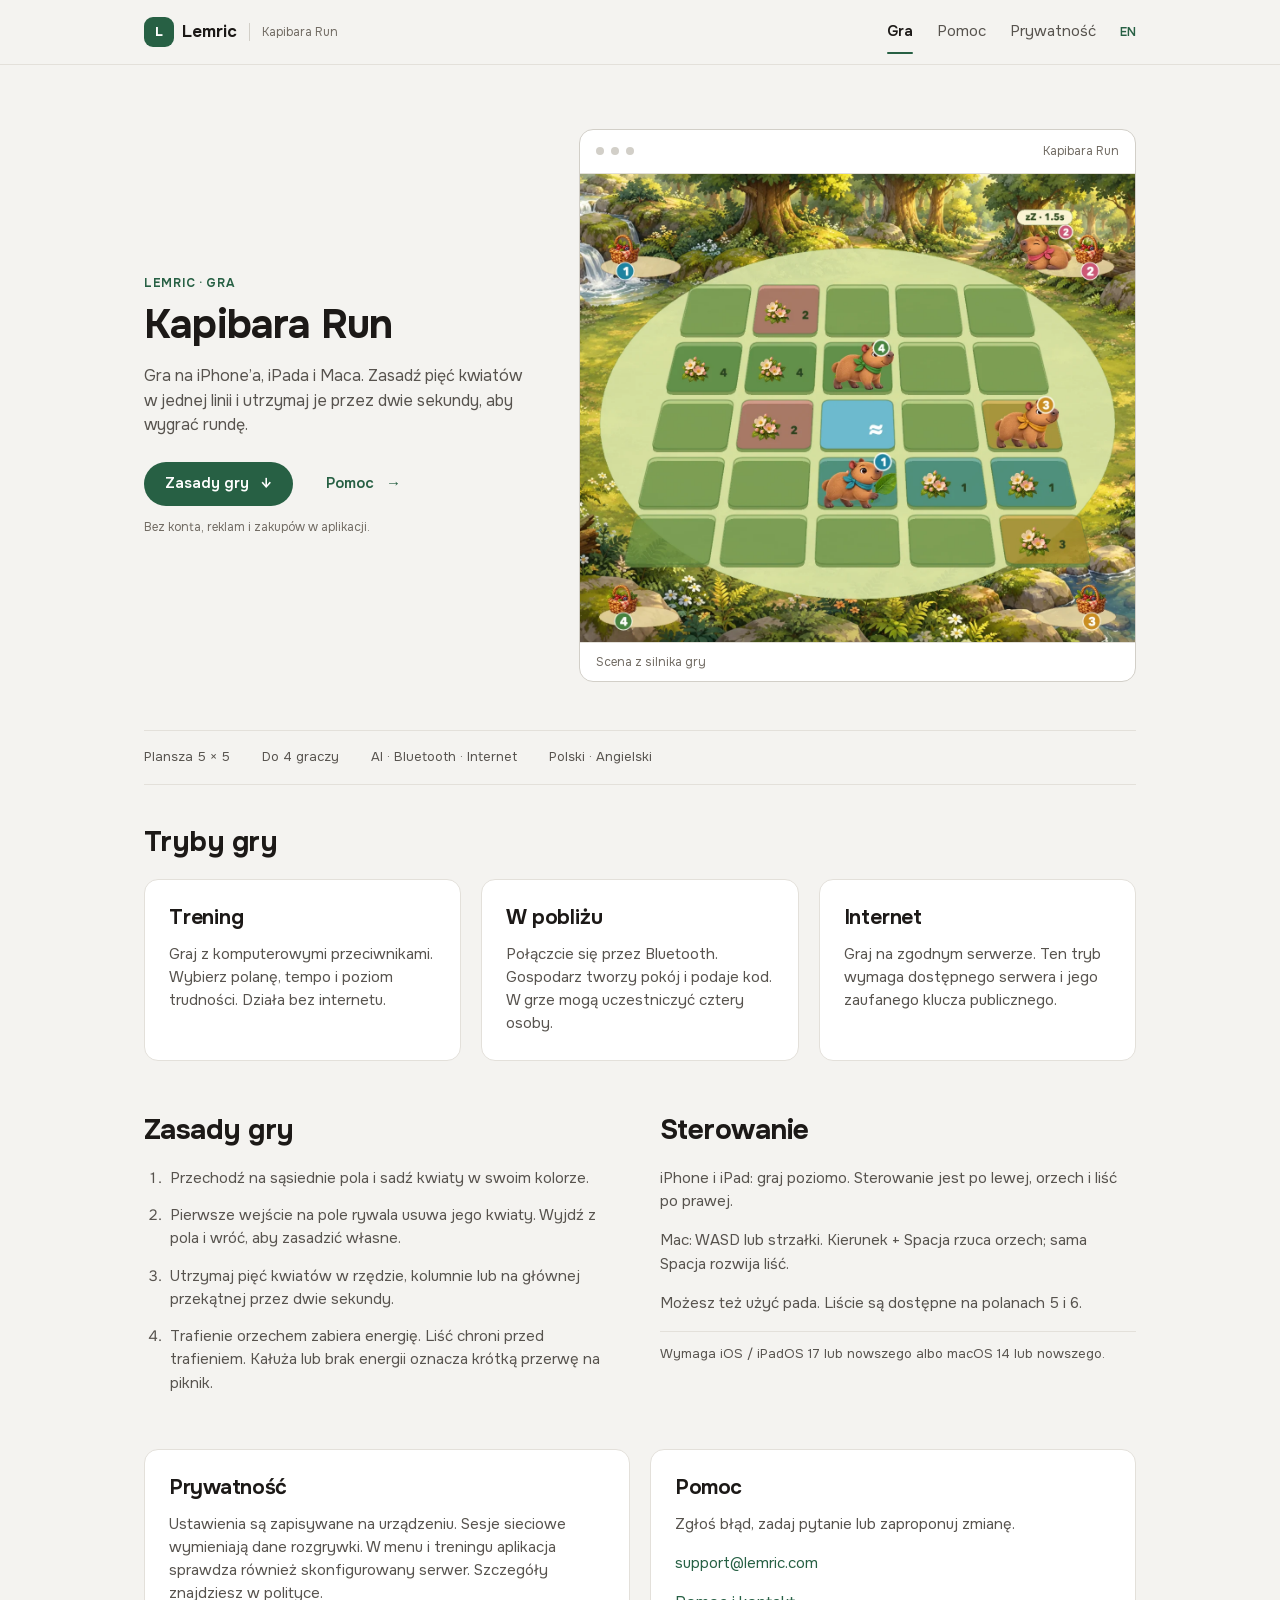
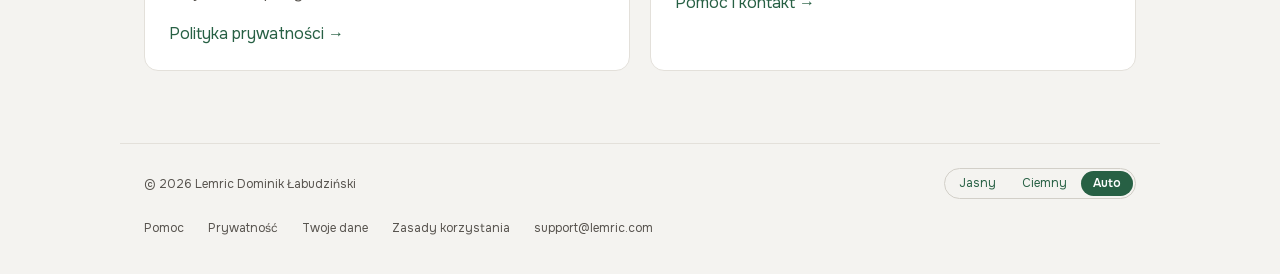
==== index.html @ 9fe1a5b9 "first commit" ====
<!DOCTYPE html>

<html lang="pl">
<head>
<meta charset="utf-8"/>
<meta content="width=device-width, initial-scale=1" name="viewport"/>
<meta content="light dark" name="color-scheme"/>
<meta content="Kapibara Run — gra na iPhone’a, iPada i Maca. Zasady, pomoc i polityka prywatności." name="description"/>
<meta content="strict-origin-when-cross-origin" name="referrer"/>
<meta content="website" property="og:type"/>
<meta content="Kapibara Run · Lemric" property="og:title"/>
<meta content="Kapibara Run — gra na iPhone’a, iPada i Maca. Zasady, pomoc i polityka prywatności." property="og:description"/>
<title>Kapibara Run · Lemric</title>
<link href="assets/icon.png" rel="icon" type="image/png"/>
<link href="assets/style.css" rel="stylesheet"/>
<link href="en/index.html" hreflang="en" rel="alternate"/>
<link as="font" crossorigin="" href="assets/Onest-Latin.woff2" rel="preload" type="font/woff2"/><script src="assets/theme.js"></script></head>
<body>
<a class="skip" href="#main">Przejdź do treści</a>
<header class="masthead"><div class="masthead-inner"><a class="brand" href="index.html"><span aria-hidden="true" class="brand-mark">L</span><span>Lemric</span></a><span class="product-name">Kapibara Run</span><nav aria-label="Nawigacja główna"><a aria-current="page" href="index.html">Gra</a><a href="support.html">Pomoc</a><a href="privacy.html">Prywatność</a><a class="language" href="en/index.html" hreflang="en" lang="en">EN</a></nav></div></header>
<main class="site-main wrap" id="main"><section class="product-hero"><div class="hero-copy"><p class="eyebrow">LEMRIC · GRA</p><h1>Kapibara Run</h1><p class="lead">Gra na iPhone’a, iPada i Maca. Zasadź pięć kwiatów w jednej linii i utrzymaj je przez dwie sekundy, aby wygrać rundę.</p><div class="actions"><a class="button" href="#game">Zasady gry<span aria-hidden="true">↓</span></a><a class="button button-quiet" href="support.html">Pomoc<span aria-hidden="true">→</span></a></div><p class="hero-note">Bez konta, reklam i zakupów w aplikacji.</p></div><figure class="product-preview"><div class="preview-bar"><span aria-hidden="true"></span><span aria-hidden="true"></span><span aria-hidden="true"></span><small>Kapibara Run</small></div><img alt="Plansza pięć na pięć z kapibarami i ścieżkami kwiatów" fetchpriority="high" height="1080" src="assets/board.webp" width="1280"/><figcaption>Scena z silnika gry</figcaption></figure></section>
<ul aria-label="Informacje o grze" class="feature-strip"><li>Plansza 5 × 5</li><li>Do 4 graczy</li><li>AI · Bluetooth · Internet</li><li>Polski · Angielski</li></ul>
<section class="page-section"><h2>Tryby gry</h2><div class="cards-grid"><article class="info-card"><h3>Trening</h3><p>Graj z komputerowymi przeciwnikami. Wybierz polanę, tempo i poziom trudności. Działa bez internetu.</p></article><article class="info-card"><h3>W pobliżu</h3><p>Połączcie się przez Bluetooth. Gospodarz tworzy pokój i podaje kod. W grze mogą uczestniczyć cztery osoby.</p></article><article class="info-card"><h3>Internet</h3><p>Graj na zgodnym serwerze. Ten tryb wymaga dostępnego serwera i jego zaufanego klucza publicznego.</p></article></div></section>
<section class="page-section rules-layout" id="game"><div><h2>Zasady gry</h2><ol class="rules-list"><li>Przechodź na sąsiednie pola i sadź kwiaty w swoim kolorze.</li><li>Pierwsze wejście na pole rywala usuwa jego kwiaty. Wyjdź z pola i wróć, aby zasadzić własne.</li><li>Utrzymaj pięć kwiatów w rzędzie, kolumnie lub na głównej przekątnej przez dwie sekundy.</li><li>Trafienie orzechem zabiera energię. Liść chroni przed trafieniem. Kałuża lub brak energii oznacza krótką przerwę na piknik.</li></ol></div><div><h2>Sterowanie</h2><p>iPhone i iPad: graj poziomo. Sterowanie jest po lewej, orzech i liść po prawej.</p><p>Mac: WASD lub strzałki. Kierunek + Spacja rzuca orzech; sama Spacja rozwija liść.</p><p>Możesz też użyć pada. Liście są dostępne na polanach 5 i 6.</p><p class="requirements">Wymaga iOS / iPadOS 17 lub nowszego albo macOS 14 lub nowszego.</p></div></section>
<section class="page-section details-grid"><article class="info-card"><h2>Prywatność</h2><p>Ustawienia są zapisywane na urządzeniu. Sesje sieciowe wymieniają dane rozgrywki. W menu i treningu aplikacja sprawdza również skonfigurowany serwer. Szczegóły znajdziesz w polityce.</p><a href="privacy.html">Polityka prywatności <span aria-hidden="true">→</span></a></article><article class="info-card"><h2>Pomoc</h2><p>Zgłoś błąd, zadaj pytanie lub zaproponuj zmianę.</p><p><a href="mailto:support@lemric.com">support@lemric.com</a></p><a href="support.html">Pomoc i kontakt <span aria-hidden="true">→</span></a></article></section></main>
<footer class="footer wrap"><div class="footer-top"><p>© 2026 Lemric Dominik Łabudziński</p><div aria-label="Motyw strony" class="theme-switcher" role="group"><button aria-pressed="false" data-theme-choice="light" type="button">Jasny</button><button aria-pressed="false" data-theme-choice="dark" type="button">Ciemny</button><button aria-pressed="true" data-theme-choice="auto" type="button">Auto</button></div></div><nav aria-label="Stopka" class="footer-links"><a href="support.html">Pomoc</a><a href="privacy.html">Prywatność</a><a href="privacy-choices.html">Twoje dane</a><a href="terms.html">Zasady korzystania</a><a href="mailto:support@lemric.com">support@lemric.com</a></nav></footer>
</body>
</html>
---- assets/style.css ----
@charset "UTF-8";
/* Shared Onest typography, dimensions and surfaces from labudzinski.com / lemric.com.
   Kapibara Run uses green accents. All URLs are relative for GitHub Project Pages. */
@font-face {
  font-family: Onest; font-style: normal; font-weight: 100 900; font-display: swap;
  src: url('Onest-LatinExt.woff2') format('woff2');
  unicode-range: U+0100-02BA,U+02BD-02C5,U+02C7-02CC,U+02CE-02D7,U+02DD-02FF,U+0304,U+0308,U+0329,U+1D00-1DBF,U+1E00-1E9F,U+1EF2-1EFF,U+2020,U+20A0-20AB,U+20AD-20C4,U+2113,U+2C60-2C7F,U+A720-A7FF;
}
@font-face {
  font-family: Onest; font-style: normal; font-weight: 100 900; font-display: swap;
  src: url('Onest-Latin.woff2') format('woff2');
  unicode-range: U+0000-00FF,U+0131,U+0152-0153,U+02BB-02BC,U+02C6,U+02DA,U+02DC,U+0304,U+0308,U+0329,U+2000-206F,U+20AC,U+2122,U+2191,U+2193,U+2212,U+2215,U+FEFF,U+FFFD;
}
:root {
  color-scheme: light;
  --font: Onest, 'Segoe UI', 'Helvetica Neue', Helvetica, Arial, sans-serif;
  --surface: #f4f3f0; --surface-raised: #fff; --surface-sunken: #eae8e3;
  --border: #d2cfc8; --border-soft: #e3e0da;
  --text: #1c1917; --text-secondary: #57534e; --text-tertiary: #716b63;
  --accent: #276044; --accent-hover: #1c4b32; --accent-contrast: #fff;
  --accent-tint: rgb(39 96 68 / 8%);
  --segment-fill: #276044; --segment-ink: #fff;
  --radius-sm: 6px; --radius-md: 10px; --radius-lg: 14px; --radius-full: 999px;
  --measure-page: 1040px; --measure-text: 68ch; --nav-height: 64px;
  --space-1: 4px; --space-2: 8px; --space-3: 12px; --space-4: 16px;
  --space-5: 24px; --space-6: 32px; --space-7: 48px; --space-8: 64px;
}
:root[data-theme='dark'] {
  color-scheme: dark;
  --surface: #14181f; --surface-raised: #1c222d; --surface-sunken: #0e1116;
  --border: #2e3642; --border-soft: #232a35;
  --text: #f4f2ee; --text-secondary: #b0aaa2; --text-tertiary: #a59f97;
  --accent: #7ebf97; --accent-hover: #a4d6b6; --accent-contrast: #10251a;
  --accent-tint: rgb(126 191 151 / 10%);
  --segment-fill: #276044; --segment-ink: #fff;
}
@media (prefers-color-scheme: dark) {
  :root:not([data-theme='light']) {
    color-scheme: dark;
    --surface: #14181f; --surface-raised: #1c222d; --surface-sunken: #0e1116;
    --border: #2e3642; --border-soft: #232a35;
    --text: #f4f2ee; --text-secondary: #b0aaa2; --text-tertiary: #a59f97;
    --accent: #7ebf97; --accent-hover: #a4d6b6; --accent-contrast: #10251a;
    --accent-tint: rgb(126 191 151 / 10%);
    --segment-fill: #276044; --segment-ink: #fff;
  }
}
*, *::before, *::after { box-sizing: border-box; }
html { scroll-behavior: smooth; scroll-padding-top: 88px; background: var(--surface); color: var(--text); }
body { margin: 0; font: 400 16px/1.55 var(--font); background: var(--surface); color: var(--text); -webkit-font-smoothing: antialiased; -webkit-text-size-adjust: 100%; }
button { font: inherit; cursor: pointer; }
a { color: var(--accent); text-decoration: none; text-underline-offset: 4px; }
a:hover { color: var(--accent-hover); text-decoration: underline; }
.legal p a, .contact-card p a, .faq p a { text-decoration: underline; }
a:focus-visible, button:focus-visible, summary:focus-visible { outline: 2px solid var(--accent); outline-offset: 4px; }
::selection { background: var(--accent); color: var(--accent-contrast); }
h1, h2, h3 { margin: 0; color: var(--text); text-wrap: pretty; }
h1 { font: 700 40px/1.12 var(--font); letter-spacing: -.02em; }
h2 { font: 700 28px/1.22 var(--font); letter-spacing: -.02em; margin-bottom: 20px; }
h3 { font: 650 21px/1.28 var(--font); letter-spacing: -.01em; margin-bottom: 12px; }
p { margin: 0 0 16px; color: var(--text-secondary); }
img { display: block; max-width: 100%; height: auto; }
.wrap { max-width: var(--measure-page); width: 100%; padding-inline: 24px; margin-inline: auto; }
.site-main { min-height: calc(100dvh - 200px); padding-top: 24px; padding-bottom: 32px; }
.skip { position: fixed; top: -100px; left: 16px; z-index: 100; padding: 12px 16px; border-radius: 6px; background: var(--accent); color: var(--accent-contrast); }
.skip:focus { top: 8px; }
.masthead { position: sticky; top: 0; z-index: 30; background: var(--surface); border-bottom: 1px solid var(--border-soft); }
.masthead-inner { max-width: var(--measure-page); min-height: var(--nav-height); margin: auto; padding: 0 24px; display: flex; align-items: center; gap: 12px; }
.brand { display: inline-flex; align-items: center; gap: 8px; color: var(--text); font: 650 17px/1.35 var(--font); white-space: nowrap; }
.brand:hover { color: var(--text); text-decoration: none; }
.brand-mark { display: grid; place-items: center; width: 30px; height: 30px; border-radius: 9px; background: var(--accent); color: var(--accent-contrast); font-size: 13px; font-weight: 750; }
.product-name { color: var(--text-tertiary); font-size: 12px; padding-left: 12px; border-left: 1px solid var(--border); white-space: nowrap; }
.masthead nav { display: flex; align-items: center; gap: 24px; margin-left: auto; font-size: 15px; }
.masthead nav a { position: relative; display: block; padding: 20px 0; color: var(--text-secondary); }
.masthead nav a:hover { color: var(--text); text-decoration: none; }
.masthead nav a[aria-current='page'] { color: var(--text); font-weight: 600; }
.masthead nav a[aria-current='page']::after { content: ''; position: absolute; left: 0; right: 0; bottom: 10px; height: 2px; border-radius: 2px; background: var(--accent); }
.masthead nav .language { color: var(--accent); font-size: 12px; font-weight: 600; }
.eyebrow { margin: 0 0 12px; color: var(--accent); font: 650 12px/1.35 var(--font); letter-spacing: .06em; text-transform: uppercase; }
.lead { font-size: 16px; line-height: 1.55; max-width: 58ch; }
.product-hero { display: grid; grid-template-columns: minmax(0, .82fr) minmax(0, 1.18fr); align-items: center; gap: 48px; padding: 40px 0 48px; }
.product-hero .lead { margin: 16px 0 24px; }
.actions { display: flex; align-items: center; flex-wrap: wrap; gap: 12px; }
.button { display: inline-flex; align-items: center; justify-content: center; gap: 12px; min-height: 44px; padding: 10px 20px; border: 1px solid transparent; border-radius: var(--radius-full); background: var(--accent); color: var(--accent-contrast); font: 590 15px/1.45 var(--font); overflow-wrap: anywhere; }
.button:hover { background: var(--accent-hover); color: var(--accent-contrast); text-decoration: none; }
.button-quiet { background: transparent; color: var(--accent); }
.button-quiet:hover { background: var(--accent-tint); color: var(--accent); }
.hero-note { margin: 12px 0 0; color: var(--text-tertiary); font-size: 12px; }
.product-preview { margin: 0; overflow: hidden; border: 1px solid var(--border); border-radius: var(--radius-lg); background: var(--surface-raised); }
.preview-bar { display: flex; align-items: center; gap: 7px; padding: 12px 16px; border-bottom: 1px solid var(--border-soft); }
.preview-bar>span { width: 8px; height: 8px; border-radius: 50%; background: var(--border); }
.preview-bar small { margin-left: auto; color: var(--text-tertiary); font-size: 12px; }
.product-preview img { width: 100%; }
.product-preview figcaption { padding: 10px 16px; color: var(--text-tertiary); font-size: 12px; border-top: 1px solid var(--border-soft); }
.feature-strip { display: flex; flex-wrap: wrap; gap: 12px 32px; list-style: none; margin: 0 0 40px; padding: 16px 0; border-block: 1px solid var(--border-soft); color: var(--text-secondary); font-size: 13px; }
.page-section { margin-bottom: 40px; }
.cards-grid { display: grid; grid-template-columns: repeat(3, minmax(0, 1fr)); gap: 20px; }
.info-card { padding: 24px; background: var(--surface-raised); border: 1px solid var(--border-soft); border-radius: var(--radius-lg); min-width: 0; }
.info-card p { font-size: 15px; }
.info-card p:last-child { margin: 0; }
.info-card h2 { font: 650 21px/1.28 var(--font); margin-bottom: 12px; }
.rules-layout { display: grid; grid-template-columns: minmax(0, 1fr) minmax(0, 1fr); gap: 40px; padding-top: 12px; }
.rules-layout p, .rules-list { color: var(--text-secondary); font-size: 15px; }
.rules-list { margin: 0; padding-left: 22px; }
.rules-list li { padding: 0 0 14px 4px; }
.requirements { color: var(--text-tertiary); font-size: 13px !important; padding-top: 12px; border-top: 1px solid var(--border-soft); }
.details-grid { display: grid; grid-template-columns: 1fr 1fr; gap: 20px; }
.page-heading { padding: 12px 0 28px; }
.page-heading h1 { font-size: 36px; margin-bottom: 12px; }
.page-heading .lead { margin-bottom: 12px; }
.page-heading>.eyebrow { margin-bottom: 8px; }
.updated { color: var(--text-tertiary); font-size: 12px; margin: 0; }
.support-layout { display: grid; grid-template-columns: minmax(0, 1.2fr) minmax(0, 1fr); gap: 32px; align-items: start; margin-bottom: 32px; }
.contact-card { background: var(--surface-raised); border: 1px solid var(--border-soft); border-radius: var(--radius-lg); padding: 24px; }
.contact-card h2, .report-tips h2 { font-size: 21px; font-weight: 650; margin-bottom: 16px; }
.contact-card p, .report-tips ul { font-size: 15px; }
.contact-card .button { margin-bottom: 20px; max-width: 100%; }
.contact-card .fine { font-size: 12px; margin-bottom: 0; }
.report-tips { padding: 24px 0; }
.report-tips ul { padding-left: 20px; margin: 0; color: var(--text-secondary); }
.report-tips li { margin-bottom: 8px; }
.faq { max-width: 760px; margin: 0 0 24px; }
.faq>.eyebrow { display: none; }
.faq details { padding: 16px 0; border-bottom: 1px solid var(--border-soft); }
.faq summary { cursor: pointer; font-weight: 590; font-size: 15px; }
.faq details p { font-size: 15px; margin: 12px 0 0; }
.faq>p { margin-top: 24px; }
.legal-layout { display: grid; grid-template-columns: 224px minmax(0, 1fr); gap: 40px; align-items: start; }
.contents { position: sticky; top: 88px; border-left: 1px solid var(--border); padding-left: 20px; }
.contents .eyebrow { font-size: 11px; }
.contents ol { padding-left: 18px; margin: 0; font-size: 12px; color: var(--text-secondary); }
.contents li { padding-block: 4px; }
.contents a { color: var(--text-secondary); }
.contents a:hover { color: var(--accent); }
.legal { min-width: 0; padding-bottom: 24px; overflow-wrap: anywhere; }
.legal.narrow { max-width: 760px; }
.legal section { border-bottom: 1px solid var(--border-soft); padding-bottom: 16px; margin-bottom: 24px; }
.legal h2 { font-size: 21px; line-height: 1.28; font-weight: 650; margin-bottom: 16px; }
.legal h2 span { color: var(--text-tertiary); font-weight: 400; font-size: 13px; margin-right: 8px; }
.legal p { font-size: 15px; line-height: 1.7; }
.legal-contact { background: var(--surface-raised); padding: 24px; border: 1px solid var(--border-soft); border-radius: var(--radius-lg); }
.legal-contact .button { max-width: 100%; }
.legal-contact p:last-child { margin-top: 16px; margin-bottom: 0; }
.footer { border-top: 1px solid var(--border-soft); padding-block: 24px 32px; font-size: 12px; color: var(--text-secondary); }
.footer-top { display: flex; align-items: center; justify-content: space-between; flex-wrap: wrap; gap: 16px; }
.footer-top p { margin: 0; }
.footer-links { display: flex; align-items: center; flex-wrap: wrap; gap: 8px 24px; margin-top: 16px; }
.footer-links a { color: var(--text-secondary); padding-block: 4px; }
.footer-links a:hover { color: var(--accent); }
.theme-switcher { display: none; align-items: center; gap: 2px; padding: 2px; border: 1px solid var(--border); border-radius: var(--radius-full); }
.js .theme-switcher { display: inline-flex; }
.theme-switcher button { padding: 4px 12px; border: 0; border-radius: var(--radius-full); color: var(--accent); background: transparent; font: 400 12px/1.4 var(--font); }
.theme-switcher button:hover { background: var(--accent-tint); }
.theme-switcher button[aria-pressed='true'] { color: var(--segment-ink); background: var(--segment-fill); font-weight: 590; }
@media (max-width: 760px) {
  .product-hero { gap: 24px; grid-template-columns: 1fr; padding: 16px 0 28px; }
  .product-hero h1 { font-size: 36px; }
  .cards-grid { grid-template-columns: 1fr; gap: 16px; }
  .rules-layout { gap: 24px; }
  .legal-layout { grid-template-columns: 1fr; gap: 24px; }
  .contents { position: static; border: 1px solid var(--border-soft); border-radius: var(--radius-md); padding: 20px; }
  .contents ol { columns: 2; column-gap: 24px; }
  .contents li { break-inside: avoid; }
}
@media (max-width: 560px) {
  html { scroll-padding-top: 128px; }
  .wrap, .masthead-inner { padding-inline: 16px; }
  .masthead-inner { flex-wrap: wrap; gap: 0 12px; padding-top: 12px; }
  .masthead nav { width: 100%; justify-content: space-between; margin-left: 0; gap: 16px; }
  .masthead nav a { padding: 14px 0; font-size: 13px; }
  .masthead nav a[aria-current='page']::after { bottom: 6px; }
  .product-name { font-size: 11px; }
  .site-main { padding-top: 16px; }
  h1, .page-heading h1, .product-hero h1 { font-size: 28px; }
  h2 { font-size: 24px; }
  .feature-strip { gap: 8px 24px; margin-bottom: 28px; font-size: 12px; }
  .info-card, .contact-card, .legal-contact { padding: 20px; }
  .rules-layout, .details-grid, .support-layout { grid-template-columns: 1fr; gap: 24px; }
  .report-tips { padding-block: 0; }
  .contents ol { columns: 1; }
  .footer-top { flex-direction: column; align-items: flex-start; }
  .footer-links { gap: 8px 20px; }
  .page-section { margin-bottom: 32px; }
}
@media (prefers-reduced-motion: reduce) { html { scroll-behavior: auto; } }
@media print {
  :root, :root[data-theme], :root:not([data-theme='light']) { color-scheme: light; --surface: #fff; --text: #111; --text-secondary: #333; --text-tertiary: #444; --accent: #276044; --surface-raised: #fff; --border-soft: #ddd; }
  .masthead, .footer, .contents, .skip, .actions { display: none; }
  .site-main { max-width: none; min-height: 0; }
  .legal-layout, .product-hero { display: block; }
  .product-preview { max-width: 400px; }
  .button { background: transparent; color: #111; border-color: #777; }
}
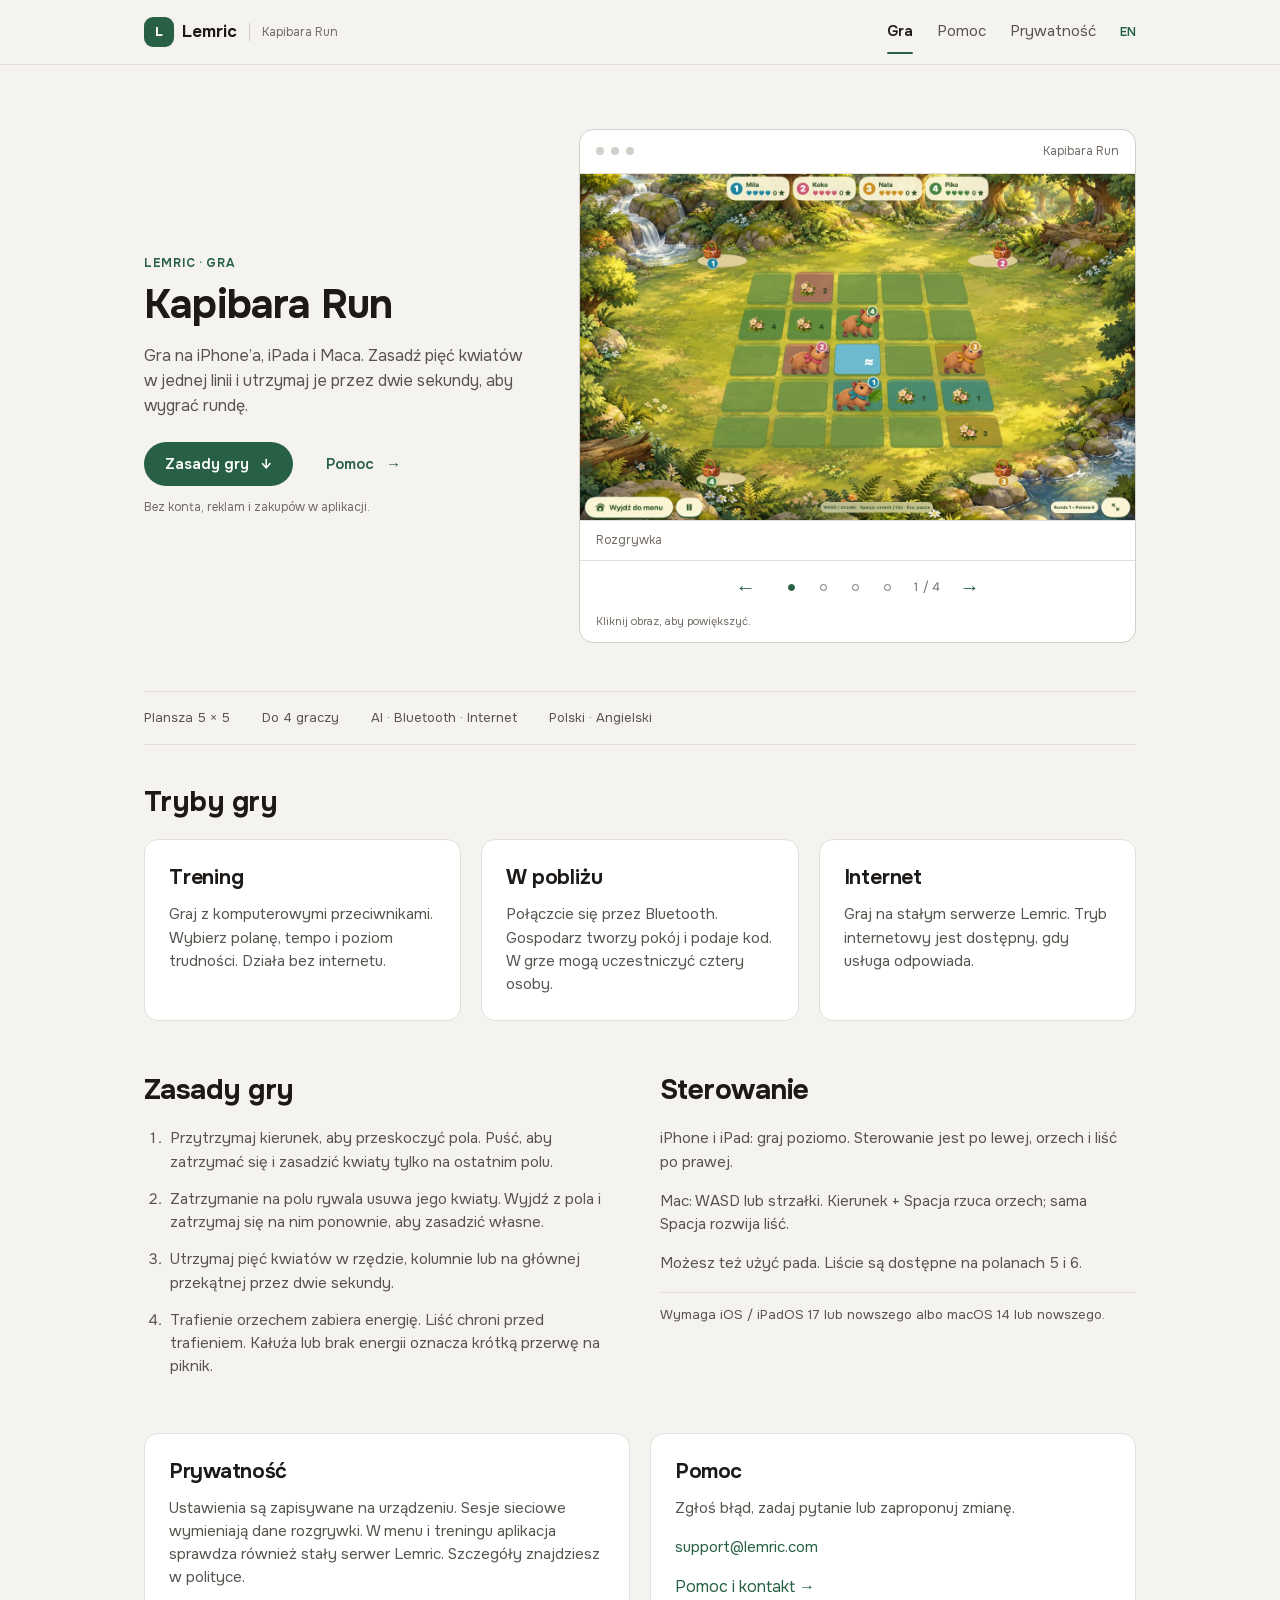
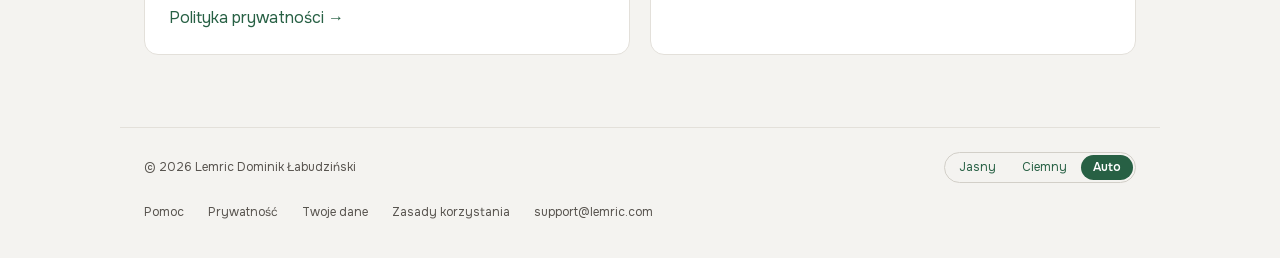
==== commit 6b105a83: "fx" ====
--- a/index.html
+++ b/index.html
@@ -18,11 +18,29 @@
 <body>
 <a class="skip" href="#main">Przejdź do treści</a>
 <header class="masthead"><div class="masthead-inner"><a class="brand" href="index.html"><span aria-hidden="true" class="brand-mark">L</span><span>Lemric</span></a><span class="product-name">Kapibara Run</span><nav aria-label="Nawigacja główna"><a aria-current="page" href="index.html">Gra</a><a href="support.html">Pomoc</a><a href="privacy.html">Prywatność</a><a class="language" href="en/index.html" hreflang="en" lang="en">EN</a></nav></div></header>
-<main class="site-main wrap" id="main"><section class="product-hero"><div class="hero-copy"><p class="eyebrow">LEMRIC · GRA</p><h1>Kapibara Run</h1><p class="lead">Gra na iPhone’a, iPada i Maca. Zasadź pięć kwiatów w jednej linii i utrzymaj je przez dwie sekundy, aby wygrać rundę.</p><div class="actions"><a class="button" href="#game">Zasady gry<span aria-hidden="true">↓</span></a><a class="button button-quiet" href="support.html">Pomoc<span aria-hidden="true">→</span></a></div><p class="hero-note">Bez konta, reklam i zakupów w aplikacji.</p></div><figure class="product-preview"><div class="preview-bar"><span aria-hidden="true"></span><span aria-hidden="true"></span><span aria-hidden="true"></span><small>Kapibara Run</small></div><img alt="Plansza pięć na pięć z kapibarami i ścieżkami kwiatów" fetchpriority="high" height="1080" src="assets/board.webp" width="1280"/><figcaption>Scena z silnika gry</figcaption></figure></section>
+<main class="site-main wrap" id="main"><section class="product-hero"><div class="hero-copy"><p class="eyebrow">LEMRIC · GRA</p><h1>Kapibara Run</h1><p class="lead">Gra na iPhone’a, iPada i Maca. Zasadź pięć kwiatów w jednej linii i utrzymaj je przez dwie sekundy, aby wygrać rundę.</p><div class="actions"><a class="button" href="#game">Zasady gry<span aria-hidden="true">↓</span></a><a class="button button-quiet" href="support.html">Pomoc<span aria-hidden="true">→</span></a></div><p class="hero-note">Bez konta, reklam i zakupów w aplikacji.</p></div><section class="product-preview screenshot-carousel" data-carousel="" aria-label="Ekrany gry" aria-roledescription="karuzela">
+<div class="preview-bar"><span aria-hidden="true"></span><span aria-hidden="true"></span><span aria-hidden="true"></span><small>Kapibara Run</small></div>
+<div class="carousel-track" tabindex="0" aria-label="Zrzuty ekranu — przesuń lub użyj strzałek">
+<figure class="carousel-slide" role="group" aria-roledescription="slajd" aria-label="1 z 4: Rozgrywka"><a href="assets/screenshots/pl/game.webp" aria-label="Powiększ: Rozgrywka"><img src="assets/screenshots/pl/game.webp" width="1280" height="800" alt="Plansza z czterema kapibarami, kwiatami i licznikiem energii" fetchpriority="high"/></a><figcaption>Rozgrywka</figcaption></figure>
+<figure class="carousel-slide" role="group" aria-roledescription="slajd" aria-label="2 z 4: Menu główne"><a href="assets/screenshots/pl/menu.webp" aria-label="Powiększ: Menu główne"><img src="assets/screenshots/pl/menu.webp" width="1280" height="800" alt="Menu Kapibara Run z wyborem gry i ustawień" loading="lazy"/></a><figcaption>Menu główne</figcaption></figure>
+<figure class="carousel-slide" role="group" aria-roledescription="slajd" aria-label="3 z 4: Wygrana runda"><a href="assets/screenshots/pl/win.webp" aria-label="Powiększ: Wygrana runda"><img src="assets/screenshots/pl/win.webp" width="1280" height="800" alt="Okno wygranej Mili po ułożeniu pięciu kwiatów w jednej linii" loading="lazy"/></a><figcaption>Wygrana runda</figcaption></figure>
+<figure class="carousel-slide" role="group" aria-roledescription="slajd" aria-label="4 z 4: Pauza"><a href="assets/screenshots/pl/pause.webp" aria-label="Powiększ: Pauza"><img src="assets/screenshots/pl/pause.webp" width="1280" height="800" alt="Wstrzymana rozgrywka z przyciskami powrotu do gry i menu" loading="lazy"/></a><figcaption>Pauza</figcaption></figure>
+</div>
+<div class="carousel-controls"><button type="button" data-previous="" aria-label="Poprzedni ekran"><span aria-hidden="true">←</span></button><div class="carousel-dots" role="group" aria-label="Wybierz ekran">
+<button type="button" data-slide="0" aria-label="Rozgrywka" aria-pressed="true"><span aria-hidden="true"></span></button>
+<button type="button" data-slide="1" aria-label="Menu główne" aria-pressed="false"><span aria-hidden="true"></span></button>
+<button type="button" data-slide="2" aria-label="Wygrana runda" aria-pressed="false"><span aria-hidden="true"></span></button>
+<button type="button" data-slide="3" aria-label="Pauza" aria-pressed="false"><span aria-hidden="true"></span></button>
+</div><span class="carousel-count" aria-live="polite" aria-atomic="true">1 / 4</span><button type="button" data-next="" aria-label="Następny ekran"><span aria-hidden="true">→</span></button></div>
+<p class="carousel-hint">Kliknij obraz, aby powiększyć.</p>
+<dialog class="screenshot-dialog" aria-label="Powiększony ekran gry"><div class="dialog-content"><button class="dialog-close" type="button" autofocus="">Zamknij <span aria-hidden="true">×</span></button><figure><img src="assets/screenshots/pl/game.webp" width="1280" height="800" alt="Plansza z czterema kapibarami, kwiatami i licznikiem energii" loading="lazy"/><figcaption>Rozgrywka</figcaption></figure></div></dialog>
+</section></section>
 <ul aria-label="Informacje o grze" class="feature-strip"><li>Plansza 5 × 5</li><li>Do 4 graczy</li><li>AI · Bluetooth · Internet</li><li>Polski · Angielski</li></ul>
-<section class="page-section"><h2>Tryby gry</h2><div class="cards-grid"><article class="info-card"><h3>Trening</h3><p>Graj z komputerowymi przeciwnikami. Wybierz polanę, tempo i poziom trudności. Działa bez internetu.</p></article><article class="info-card"><h3>W pobliżu</h3><p>Połączcie się przez Bluetooth. Gospodarz tworzy pokój i podaje kod. W grze mogą uczestniczyć cztery osoby.</p></article><article class="info-card"><h3>Internet</h3><p>Graj na zgodnym serwerze. Ten tryb wymaga dostępnego serwera i jego zaufanego klucza publicznego.</p></article></div></section>
-<section class="page-section rules-layout" id="game"><div><h2>Zasady gry</h2><ol class="rules-list"><li>Przechodź na sąsiednie pola i sadź kwiaty w swoim kolorze.</li><li>Pierwsze wejście na pole rywala usuwa jego kwiaty. Wyjdź z pola i wróć, aby zasadzić własne.</li><li>Utrzymaj pięć kwiatów w rzędzie, kolumnie lub na głównej przekątnej przez dwie sekundy.</li><li>Trafienie orzechem zabiera energię. Liść chroni przed trafieniem. Kałuża lub brak energii oznacza krótką przerwę na piknik.</li></ol></div><div><h2>Sterowanie</h2><p>iPhone i iPad: graj poziomo. Sterowanie jest po lewej, orzech i liść po prawej.</p><p>Mac: WASD lub strzałki. Kierunek + Spacja rzuca orzech; sama Spacja rozwija liść.</p><p>Możesz też użyć pada. Liście są dostępne na polanach 5 i 6.</p><p class="requirements">Wymaga iOS / iPadOS 17 lub nowszego albo macOS 14 lub nowszego.</p></div></section>
-<section class="page-section details-grid"><article class="info-card"><h2>Prywatność</h2><p>Ustawienia są zapisywane na urządzeniu. Sesje sieciowe wymieniają dane rozgrywki. W menu i treningu aplikacja sprawdza również skonfigurowany serwer. Szczegóły znajdziesz w polityce.</p><a href="privacy.html">Polityka prywatności <span aria-hidden="true">→</span></a></article><article class="info-card"><h2>Pomoc</h2><p>Zgłoś błąd, zadaj pytanie lub zaproponuj zmianę.</p><p><a href="mailto:support@lemric.com">support@lemric.com</a></p><a href="support.html">Pomoc i kontakt <span aria-hidden="true">→</span></a></article></section></main>
+<section class="page-section"><h2>Tryby gry</h2><div class="cards-grid"><article class="info-card"><h3>Trening</h3><p>Graj z komputerowymi przeciwnikami. Wybierz polanę, tempo i poziom trudności. Działa bez internetu.</p></article><article class="info-card"><h3>W pobliżu</h3><p>Połączcie się przez Bluetooth. Gospodarz tworzy pokój i podaje kod. W grze mogą uczestniczyć cztery osoby.</p></article><article class="info-card"><h3>Internet</h3><p>Graj na stałym serwerze Lemric. Tryb internetowy jest dostępny, gdy usługa odpowiada.</p></article></div></section>
+<section class="page-section rules-layout" id="game"><div><h2>Zasady gry</h2><ol class="rules-list"><li>Przytrzymaj kierunek, aby przeskoczyć pola. Puść, aby zatrzymać się i zasadzić kwiaty tylko na ostatnim polu.</li><li>Zatrzymanie na polu rywala usuwa jego kwiaty. Wyjdź z pola i zatrzymaj się na nim ponownie, aby zasadzić własne.</li><li>Utrzymaj pięć kwiatów w rzędzie, kolumnie lub na głównej przekątnej przez dwie sekundy.</li><li>Trafienie orzechem zabiera energię. Liść chroni przed trafieniem. Kałuża lub brak energii oznacza krótką przerwę na piknik.</li></ol></div><div><h2>Sterowanie</h2><p>iPhone i iPad: graj poziomo. Sterowanie jest po lewej, orzech i liść po prawej.</p><p>Mac: WASD lub strzałki. Kierunek + Spacja rzuca orzech; sama Spacja rozwija liść.</p><p>Możesz też użyć pada. Liście są dostępne na polanach 5 i 6.</p><p class="requirements">Wymaga iOS / iPadOS 17 lub nowszego albo macOS 14 lub nowszego.</p></div></section>
+<section class="page-section details-grid"><article class="info-card"><h2>Prywatność</h2><p>Ustawienia są zapisywane na urządzeniu. Sesje sieciowe wymieniają dane rozgrywki. W menu i treningu aplikacja sprawdza również stały serwer Lemric. Szczegóły znajdziesz w polityce.</p><a href="privacy.html">Polityka prywatności <span aria-hidden="true">→</span></a></article><article class="info-card"><h2>Pomoc</h2><p>Zgłoś błąd, zadaj pytanie lub zaproponuj zmianę.</p><p><a href="mailto:support@lemric.com">support@lemric.com</a></p><a href="support.html">Pomoc i kontakt <span aria-hidden="true">→</span></a></article></section></main>
 <footer class="footer wrap"><div class="footer-top"><p>© 2026 Lemric Dominik Łabudziński</p><div aria-label="Motyw strony" class="theme-switcher" role="group"><button aria-pressed="false" data-theme-choice="light" type="button">Jasny</button><button aria-pressed="false" data-theme-choice="dark" type="button">Ciemny</button><button aria-pressed="true" data-theme-choice="auto" type="button">Auto</button></div></div><nav aria-label="Stopka" class="footer-links"><a href="support.html">Pomoc</a><a href="privacy.html">Prywatność</a><a href="privacy-choices.html">Twoje dane</a><a href="terms.html">Zasady korzystania</a><a href="mailto:support@lemric.com">support@lemric.com</a></nav></footer>
+<script src="assets/carousel.js"></script>
 </body>
 </html>
+
--- a/assets/style.css
+++ b/assets/style.css
@@ -90,8 +90,33 @@
 .preview-bar { display: flex; align-items: center; gap: 7px; padding: 12px 16px; border-bottom: 1px solid var(--border-soft); }
 .preview-bar>span { width: 8px; height: 8px; border-radius: 50%; background: var(--border); }
 .preview-bar small { margin-left: auto; color: var(--text-tertiary); font-size: 12px; }
-.product-preview img { width: 100%; }
+.product-preview img { width: 100%; background: url('forest.webp') center / cover; }
 .product-preview figcaption { padding: 10px 16px; color: var(--text-tertiary); font-size: 12px; border-top: 1px solid var(--border-soft); }
+.screenshot-carousel { min-width: 0; }
+.carousel-track { position: relative; display: flex; overflow-x: auto; scroll-snap-type: x mandatory; overscroll-behavior-x: contain; }
+.carousel-track:focus-visible { outline: 2px solid var(--accent); outline-offset: -2px; }
+.carousel-slide { flex: 0 0 100%; min-width: 0; margin: 0; scroll-snap-align: start; }
+.carousel-slide a { display: block; cursor: zoom-in; }
+.carousel-slide a:focus-visible { outline-offset: -3px; }
+.screenshot-carousel img { aspect-ratio: 8 / 5; object-fit: contain; background: none; }
+.carousel-controls { display: none; align-items: center; justify-content: center; gap: 8px; padding: 4px 12px; border-top: 1px solid var(--border-soft); }
+[data-carousel-ready] .carousel-controls { display: flex; }
+.carousel-controls button { display: grid; place-items: center; width: 44px; height: 44px; border: 0; border-radius: var(--radius-sm); background: transparent; color: var(--accent); font-size: 20px; }
+.carousel-controls button:hover { background: var(--accent-tint); }
+.carousel-dots { display: flex; }
+.carousel-dots button { width: 32px; }
+.carousel-dots span { width: 7px; height: 7px; border-radius: 50%; border: 1px solid var(--text-tertiary); }
+.carousel-dots [aria-pressed='true'] span { background: var(--accent); border-color: var(--accent); }
+.carousel-count { color: var(--text-tertiary); font-size: 12px; font-variant-numeric: tabular-nums; white-space: nowrap; }
+.carousel-hint { margin: 0; padding: 0 16px 12px; font-size: 11px; color: var(--text-tertiary); }
+.screenshot-dialog { padding: 0; border: 1px solid var(--border); border-radius: var(--radius-lg); max-width: min(1280px, calc(100vw - 24px)); width: 1280px; max-height: calc(100dvh - 24px); color: var(--text); background: var(--surface-raised); }
+.screenshot-dialog::backdrop { background: rgb(0 0 0 / 78%); }
+.dialog-content { padding: 12px; }
+.dialog-close { display: flex; align-items: center; gap: 12px; margin: 0 0 12px auto; min-height: 44px; padding: 8px 16px; border: 1px solid var(--border); border-radius: var(--radius-full); background: var(--surface-raised); color: var(--accent); font-size: 13px; }
+.dialog-close:hover { background: var(--accent-tint); }
+.screenshot-dialog figure { margin: 0; }
+.screenshot-dialog img { width: 100%; max-height: calc(100dvh - 150px); }
+.screenshot-dialog figcaption { text-align: center; border: 0; padding-bottom: 0; }
 .feature-strip { display: flex; flex-wrap: wrap; gap: 12px 32px; list-style: none; margin: 0 0 40px; padding: 16px 0; border-block: 1px solid var(--border-soft); color: var(--text-secondary); font-size: 13px; }
 .page-section { margin-bottom: 40px; }
 .cards-grid { display: grid; grid-template-columns: repeat(3, minmax(0, 1fr)); gap: 20px; }
@@ -189,5 +214,6 @@
   .site-main { max-width: none; min-height: 0; }
   .legal-layout, .product-hero { display: block; }
   .product-preview { max-width: 400px; }
+  .carousel-controls, .carousel-hint, .screenshot-dialog { display: none !important; }
   .button { background: transparent; color: #111; border-color: #777; }
 }
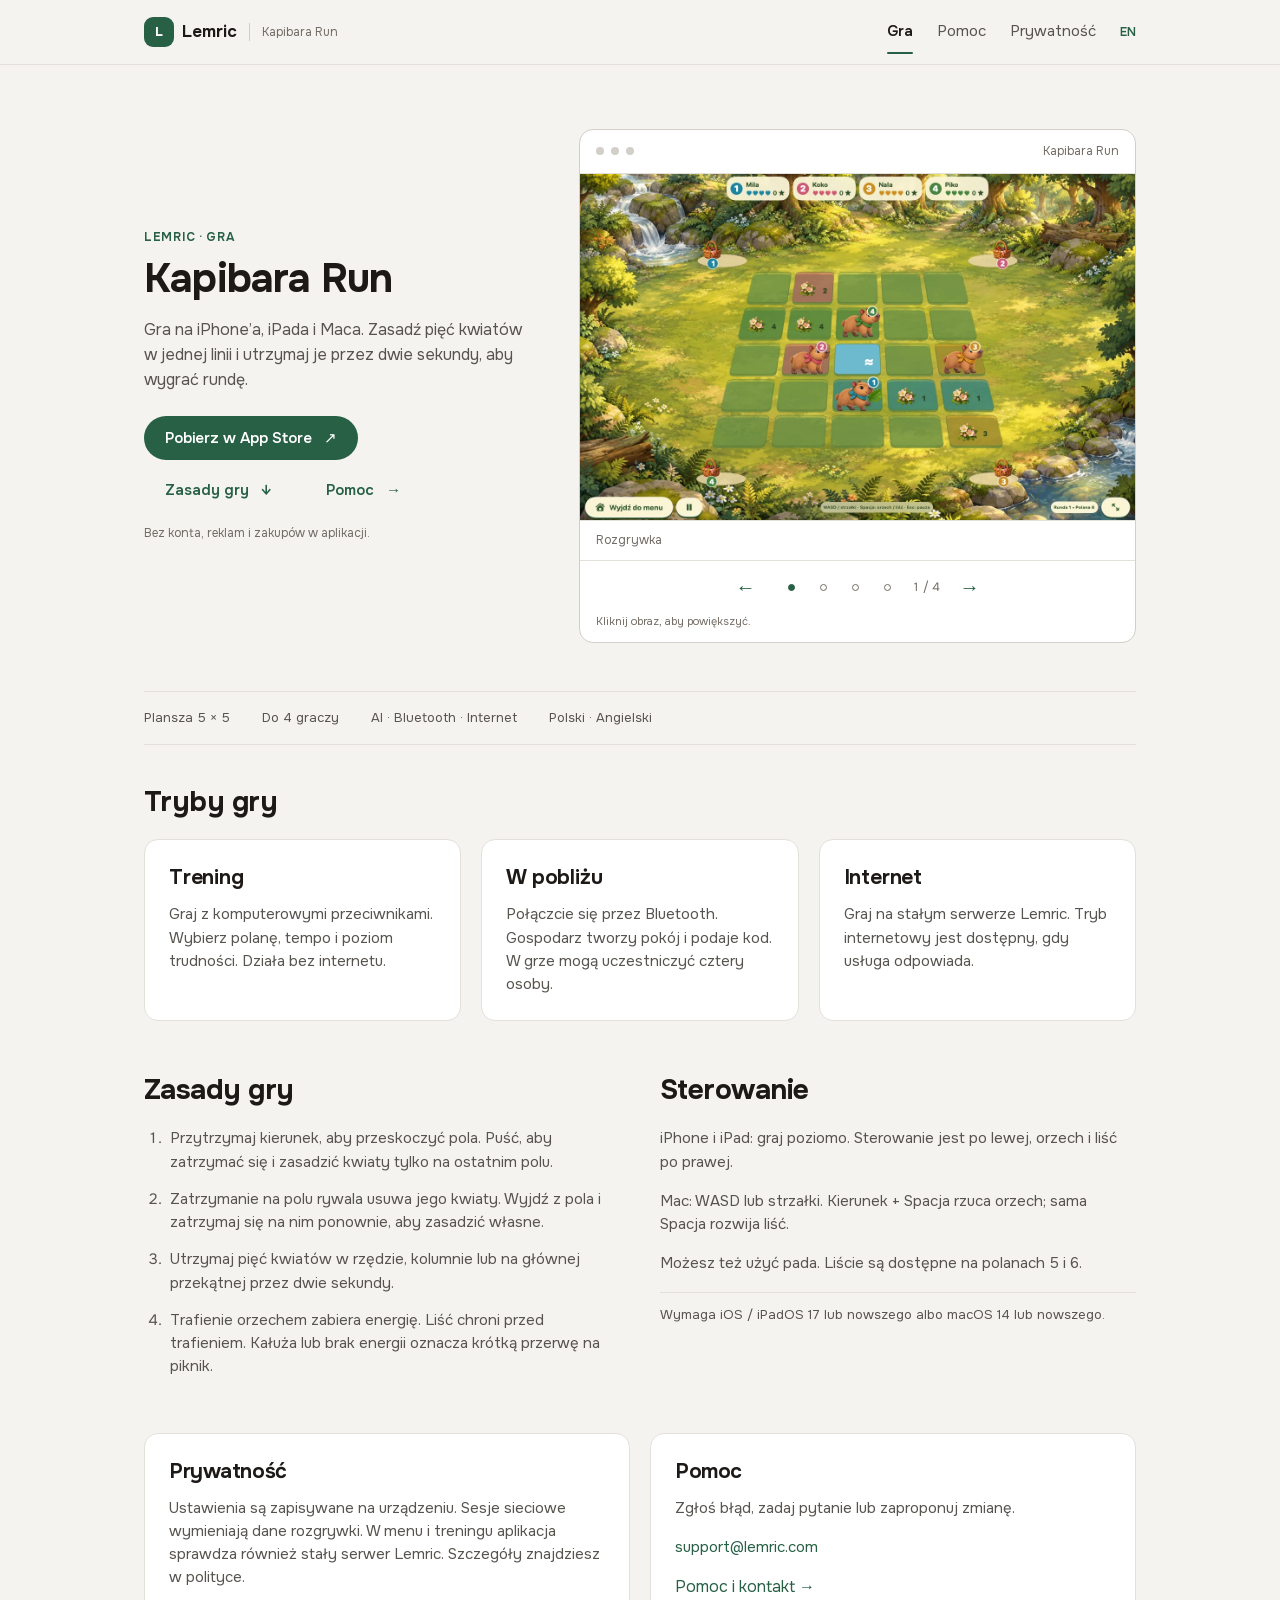
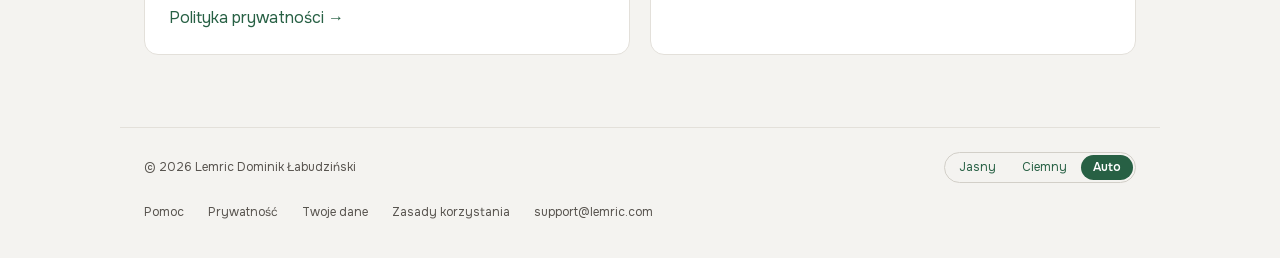
==== commit eb04ee0f: "fx" ====
--- a/index.html
+++ b/index.html
@@ -18,7 +18,7 @@
 <body>
 <a class="skip" href="#main">Przejdź do treści</a>
 <header class="masthead"><div class="masthead-inner"><a class="brand" href="index.html"><span aria-hidden="true" class="brand-mark">L</span><span>Lemric</span></a><span class="product-name">Kapibara Run</span><nav aria-label="Nawigacja główna"><a aria-current="page" href="index.html">Gra</a><a href="support.html">Pomoc</a><a href="privacy.html">Prywatność</a><a class="language" href="en/index.html" hreflang="en" lang="en">EN</a></nav></div></header>
-<main class="site-main wrap" id="main"><section class="product-hero"><div class="hero-copy"><p class="eyebrow">LEMRIC · GRA</p><h1>Kapibara Run</h1><p class="lead">Gra na iPhone’a, iPada i Maca. Zasadź pięć kwiatów w jednej linii i utrzymaj je przez dwie sekundy, aby wygrać rundę.</p><div class="actions"><a class="button" href="#game">Zasady gry<span aria-hidden="true">↓</span></a><a class="button button-quiet" href="support.html">Pomoc<span aria-hidden="true">→</span></a></div><p class="hero-note">Bez konta, reklam i zakupów w aplikacji.</p></div><section class="product-preview screenshot-carousel" data-carousel="" aria-label="Ekrany gry" aria-roledescription="karuzela">
+<main class="site-main wrap" id="main"><section class="product-hero"><div class="hero-copy"><p class="eyebrow">LEMRIC · GRA</p><h1>Kapibara Run</h1><p class="lead">Gra na iPhone’a, iPada i Maca. Zasadź pięć kwiatów w jednej linii i utrzymaj je przez dwie sekundy, aby wygrać rundę.</p><div class="actions store-action"><a class="button" href="https://apps.apple.com/us/app/kapibararun/id6821658187">Pobierz w App Store<span aria-hidden="true">↗</span></a></div><div class="actions"><a class="button button-quiet" href="#game">Zasady gry<span aria-hidden="true">↓</span></a><a class="button button-quiet" href="support.html">Pomoc<span aria-hidden="true">→</span></a></div><p class="hero-note">Bez konta, reklam i zakupów w aplikacji.</p></div><section class="product-preview screenshot-carousel" data-carousel="" aria-label="Ekrany gry" aria-roledescription="karuzela">
 <div class="preview-bar"><span aria-hidden="true"></span><span aria-hidden="true"></span><span aria-hidden="true"></span><small>Kapibara Run</small></div>
 <div class="carousel-track" tabindex="0" aria-label="Zrzuty ekranu — przesuń lub użyj strzałek">
 <figure class="carousel-slide" role="group" aria-roledescription="slajd" aria-label="1 z 4: Rozgrywka"><a href="assets/screenshots/pl/game.webp" aria-label="Powiększ: Rozgrywka"><img src="assets/screenshots/pl/game.webp" width="1280" height="800" alt="Plansza z czterema kapibarami, kwiatami i licznikiem energii" fetchpriority="high"/></a><figcaption>Rozgrywka</figcaption></figure>
--- a/assets/style.css
+++ b/assets/style.css
@@ -81,6 +81,7 @@
 .product-hero { display: grid; grid-template-columns: minmax(0, .82fr) minmax(0, 1.18fr); align-items: center; gap: 48px; padding: 40px 0 48px; }
 .product-hero .lead { margin: 16px 0 24px; }
 .actions { display: flex; align-items: center; flex-wrap: wrap; gap: 12px; }
+.store-action { margin-bottom: 8px; }
 .button { display: inline-flex; align-items: center; justify-content: center; gap: 12px; min-height: 44px; padding: 10px 20px; border: 1px solid transparent; border-radius: var(--radius-full); background: var(--accent); color: var(--accent-contrast); font: 590 15px/1.45 var(--font); overflow-wrap: anywhere; }
 .button:hover { background: var(--accent-hover); color: var(--accent-contrast); text-decoration: none; }
 .button-quiet { background: transparent; color: var(--accent); }
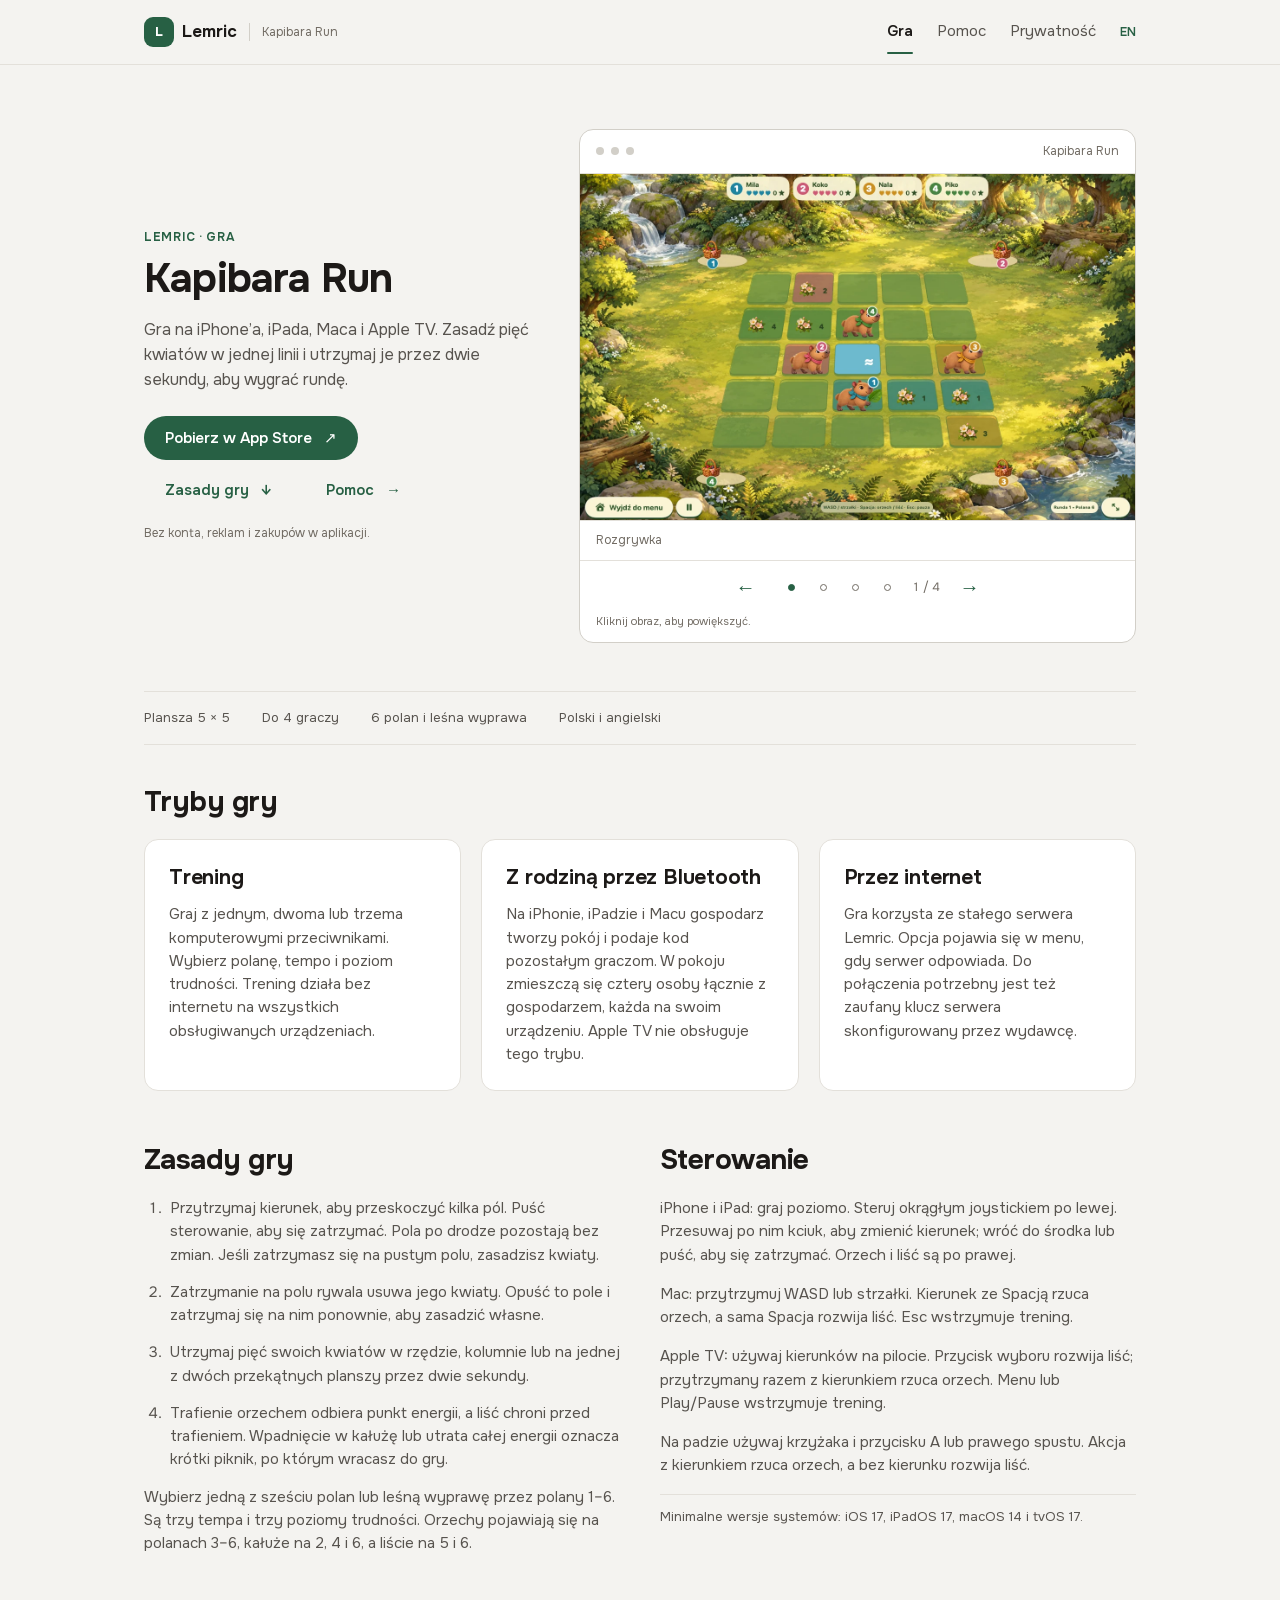
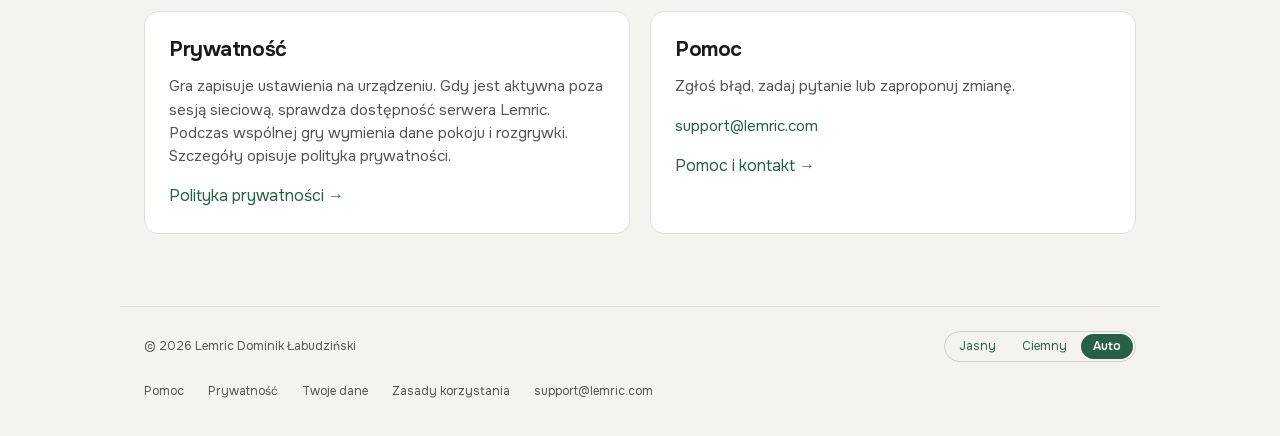
==== commit 321df65f: "fx" ====
--- a/index.html
+++ b/index.html
@@ -5,11 +5,11 @@
 <meta charset="utf-8"/>
 <meta content="width=device-width, initial-scale=1" name="viewport"/>
 <meta content="light dark" name="color-scheme"/>
-<meta content="Kapibara Run — gra na iPhone’a, iPada i Maca. Zasady, pomoc i polityka prywatności." name="description"/>
+<meta content="Kapibara Run na iPhone’a, iPada, Maca i Apple TV. Zasady gry, sterowanie, pomoc i polityka prywatności." name="description"/>
 <meta content="strict-origin-when-cross-origin" name="referrer"/>
 <meta content="website" property="og:type"/>
 <meta content="Kapibara Run · Lemric" property="og:title"/>
-<meta content="Kapibara Run — gra na iPhone’a, iPada i Maca. Zasady, pomoc i polityka prywatności." property="og:description"/>
+<meta content="Kapibara Run na iPhone’a, iPada, Maca i Apple TV. Zasady gry, sterowanie, pomoc i polityka prywatności." property="og:description"/>
 <title>Kapibara Run · Lemric</title>
 <link href="assets/icon.png" rel="icon" type="image/png"/>
 <link href="assets/style.css" rel="stylesheet"/>
@@ -18,7 +18,7 @@
 <body>
 <a class="skip" href="#main">Przejdź do treści</a>
 <header class="masthead"><div class="masthead-inner"><a class="brand" href="index.html"><span aria-hidden="true" class="brand-mark">L</span><span>Lemric</span></a><span class="product-name">Kapibara Run</span><nav aria-label="Nawigacja główna"><a aria-current="page" href="index.html">Gra</a><a href="support.html">Pomoc</a><a href="privacy.html">Prywatność</a><a class="language" href="en/index.html" hreflang="en" lang="en">EN</a></nav></div></header>
-<main class="site-main wrap" id="main"><section class="product-hero"><div class="hero-copy"><p class="eyebrow">LEMRIC · GRA</p><h1>Kapibara Run</h1><p class="lead">Gra na iPhone’a, iPada i Maca. Zasadź pięć kwiatów w jednej linii i utrzymaj je przez dwie sekundy, aby wygrać rundę.</p><div class="actions store-action"><a class="button" href="https://apps.apple.com/us/app/kapibararun/id6821658187">Pobierz w App Store<span aria-hidden="true">↗</span></a></div><div class="actions"><a class="button button-quiet" href="#game">Zasady gry<span aria-hidden="true">↓</span></a><a class="button button-quiet" href="support.html">Pomoc<span aria-hidden="true">→</span></a></div><p class="hero-note">Bez konta, reklam i zakupów w aplikacji.</p></div><section class="product-preview screenshot-carousel" data-carousel="" aria-label="Ekrany gry" aria-roledescription="karuzela">
+<main class="site-main wrap" id="main"><section class="product-hero"><div class="hero-copy"><p class="eyebrow">LEMRIC · GRA</p><h1>Kapibara Run</h1><p class="lead">Gra na iPhone’a, iPada, Maca i Apple TV. Zasadź pięć kwiatów w jednej linii i utrzymaj je przez dwie sekundy, aby wygrać rundę.</p><div class="actions store-action"><a class="button" href="https://apps.apple.com/us/app/kapibararun/id6821658187">Pobierz w App Store<span aria-hidden="true">↗</span></a></div><div class="actions"><a class="button button-quiet" href="#game">Zasady gry<span aria-hidden="true">↓</span></a><a class="button button-quiet" href="support.html">Pomoc<span aria-hidden="true">→</span></a></div><p class="hero-note">Bez konta, reklam i zakupów w aplikacji.</p></div><section class="product-preview screenshot-carousel" data-carousel="" aria-label="Ekrany gry" aria-roledescription="karuzela">
 <div class="preview-bar"><span aria-hidden="true"></span><span aria-hidden="true"></span><span aria-hidden="true"></span><small>Kapibara Run</small></div>
 <div class="carousel-track" tabindex="0" aria-label="Zrzuty ekranu — przesuń lub użyj strzałek">
 <figure class="carousel-slide" role="group" aria-roledescription="slajd" aria-label="1 z 4: Rozgrywka"><a href="assets/screenshots/pl/game.webp" aria-label="Powiększ: Rozgrywka"><img src="assets/screenshots/pl/game.webp" width="1280" height="800" alt="Plansza z czterema kapibarami, kwiatami i licznikiem energii" fetchpriority="high"/></a><figcaption>Rozgrywka</figcaption></figure>
@@ -35,10 +35,10 @@
 <p class="carousel-hint">Kliknij obraz, aby powiększyć.</p>
 <dialog class="screenshot-dialog" aria-label="Powiększony ekran gry"><div class="dialog-content"><button class="dialog-close" type="button" autofocus="">Zamknij <span aria-hidden="true">×</span></button><figure><img src="assets/screenshots/pl/game.webp" width="1280" height="800" alt="Plansza z czterema kapibarami, kwiatami i licznikiem energii" loading="lazy"/><figcaption>Rozgrywka</figcaption></figure></div></dialog>
 </section></section>
-<ul aria-label="Informacje o grze" class="feature-strip"><li>Plansza 5 × 5</li><li>Do 4 graczy</li><li>AI · Bluetooth · Internet</li><li>Polski · Angielski</li></ul>
-<section class="page-section"><h2>Tryby gry</h2><div class="cards-grid"><article class="info-card"><h3>Trening</h3><p>Graj z komputerowymi przeciwnikami. Wybierz polanę, tempo i poziom trudności. Działa bez internetu.</p></article><article class="info-card"><h3>W pobliżu</h3><p>Połączcie się przez Bluetooth. Gospodarz tworzy pokój i podaje kod. W grze mogą uczestniczyć cztery osoby.</p></article><article class="info-card"><h3>Internet</h3><p>Graj na stałym serwerze Lemric. Tryb internetowy jest dostępny, gdy usługa odpowiada.</p></article></div></section>
-<section class="page-section rules-layout" id="game"><div><h2>Zasady gry</h2><ol class="rules-list"><li>Przytrzymaj kierunek, aby przeskoczyć pola. Puść, aby zatrzymać się i zasadzić kwiaty tylko na ostatnim polu.</li><li>Zatrzymanie na polu rywala usuwa jego kwiaty. Wyjdź z pola i zatrzymaj się na nim ponownie, aby zasadzić własne.</li><li>Utrzymaj pięć kwiatów w rzędzie, kolumnie lub na głównej przekątnej przez dwie sekundy.</li><li>Trafienie orzechem zabiera energię. Liść chroni przed trafieniem. Kałuża lub brak energii oznacza krótką przerwę na piknik.</li></ol></div><div><h2>Sterowanie</h2><p>iPhone i iPad: graj poziomo. Sterowanie jest po lewej, orzech i liść po prawej.</p><p>Mac: WASD lub strzałki. Kierunek + Spacja rzuca orzech; sama Spacja rozwija liść.</p><p>Możesz też użyć pada. Liście są dostępne na polanach 5 i 6.</p><p class="requirements">Wymaga iOS / iPadOS 17 lub nowszego albo macOS 14 lub nowszego.</p></div></section>
-<section class="page-section details-grid"><article class="info-card"><h2>Prywatność</h2><p>Ustawienia są zapisywane na urządzeniu. Sesje sieciowe wymieniają dane rozgrywki. W menu i treningu aplikacja sprawdza również stały serwer Lemric. Szczegóły znajdziesz w polityce.</p><a href="privacy.html">Polityka prywatności <span aria-hidden="true">→</span></a></article><article class="info-card"><h2>Pomoc</h2><p>Zgłoś błąd, zadaj pytanie lub zaproponuj zmianę.</p><p><a href="mailto:support@lemric.com">support@lemric.com</a></p><a href="support.html">Pomoc i kontakt <span aria-hidden="true">→</span></a></article></section></main>
+<ul aria-label="Informacje o grze" class="feature-strip"><li>Plansza 5 × 5</li><li>Do 4 graczy</li><li>6 polan i leśna wyprawa</li><li>Polski i angielski</li></ul>
+<section class="page-section"><h2>Tryby gry</h2><div class="cards-grid"><article class="info-card"><h3>Trening</h3><p>Graj z jednym, dwoma lub trzema komputerowymi przeciwnikami. Wybierz polanę, tempo i poziom trudności. Trening działa bez internetu na wszystkich obsługiwanych urządzeniach.</p></article><article class="info-card"><h3>Z rodziną przez Bluetooth</h3><p>Na iPhonie, iPadzie i Macu gospodarz tworzy pokój i podaje kod pozostałym graczom. W pokoju zmieszczą się cztery osoby łącznie z gospodarzem, każda na swoim urządzeniu. Apple TV nie obsługuje tego trybu.</p></article><article class="info-card"><h3>Przez internet</h3><p>Gra korzysta ze stałego serwera Lemric. Opcja pojawia się w menu, gdy serwer odpowiada. Do połączenia potrzebny jest też zaufany klucz serwera skonfigurowany przez wydawcę.</p></article></div></section>
+<section class="page-section rules-layout" id="game"><div><h2>Zasady gry</h2><ol class="rules-list"><li>Przytrzymaj kierunek, aby przeskoczyć kilka pól. Puść sterowanie, aby się zatrzymać. Pola po drodze pozostają bez zmian. Jeśli zatrzymasz się na pustym polu, zasadzisz kwiaty.</li><li>Zatrzymanie na polu rywala usuwa jego kwiaty. Opuść to pole i zatrzymaj się na nim ponownie, aby zasadzić własne.</li><li>Utrzymaj pięć swoich kwiatów w rzędzie, kolumnie lub na jednej z dwóch przekątnych planszy przez dwie sekundy.</li><li>Trafienie orzechem odbiera punkt energii, a liść chroni przed trafieniem. Wpadnięcie w kałużę lub utrata całej energii oznacza krótki piknik, po którym wracasz do gry.</li></ol><p>Wybierz jedną z sześciu polan lub leśną wyprawę przez polany 1–6. Są trzy tempa i trzy poziomy trudności. Orzechy pojawiają się na polanach 3–6, kałuże na 2, 4 i 6, a liście na 5 i 6.</p></div><div><h2>Sterowanie</h2><p>iPhone i iPad: graj poziomo. Steruj okrągłym joystickiem po lewej. Przesuwaj po nim kciuk, aby zmienić kierunek; wróć do środka lub puść, aby się zatrzymać. Orzech i liść są po prawej.</p><p>Mac: przytrzymuj WASD lub strzałki. Kierunek ze Spacją rzuca orzech, a sama Spacja rozwija liść. Esc wstrzymuje trening.</p><p>Apple TV: używaj kierunków na pilocie. Przycisk wyboru rozwija liść; przytrzymany razem z kierunkiem rzuca orzech. Menu lub Play/Pause wstrzymuje trening.</p><p>Na padzie używaj krzyżaka i przycisku A lub prawego spustu. Akcja z kierunkiem rzuca orzech, a bez kierunku rozwija liść.</p><p class="requirements">Minimalne wersje systemów: iOS 17, iPadOS 17, macOS 14 i tvOS 17.</p></div></section>
+<section class="page-section details-grid"><article class="info-card"><h2>Prywatność</h2><p>Gra zapisuje ustawienia na urządzeniu. Gdy jest aktywna poza sesją sieciową, sprawdza dostępność serwera Lemric. Podczas wspólnej gry wymienia dane pokoju i rozgrywki. Szczegóły opisuje polityka prywatności.</p><a href="privacy.html">Polityka prywatności <span aria-hidden="true">→</span></a></article><article class="info-card"><h2>Pomoc</h2><p>Zgłoś błąd, zadaj pytanie lub zaproponuj zmianę.</p><p><a href="mailto:support@lemric.com">support@lemric.com</a></p><a href="support.html">Pomoc i kontakt <span aria-hidden="true">→</span></a></article></section></main>
 <footer class="footer wrap"><div class="footer-top"><p>© 2026 Lemric Dominik Łabudziński</p><div aria-label="Motyw strony" class="theme-switcher" role="group"><button aria-pressed="false" data-theme-choice="light" type="button">Jasny</button><button aria-pressed="false" data-theme-choice="dark" type="button">Ciemny</button><button aria-pressed="true" data-theme-choice="auto" type="button">Auto</button></div></div><nav aria-label="Stopka" class="footer-links"><a href="support.html">Pomoc</a><a href="privacy.html">Prywatność</a><a href="privacy-choices.html">Twoje dane</a><a href="terms.html">Zasady korzystania</a><a href="mailto:support@lemric.com">support@lemric.com</a></nav></footer>
 <script src="assets/carousel.js"></script>
 </body>
